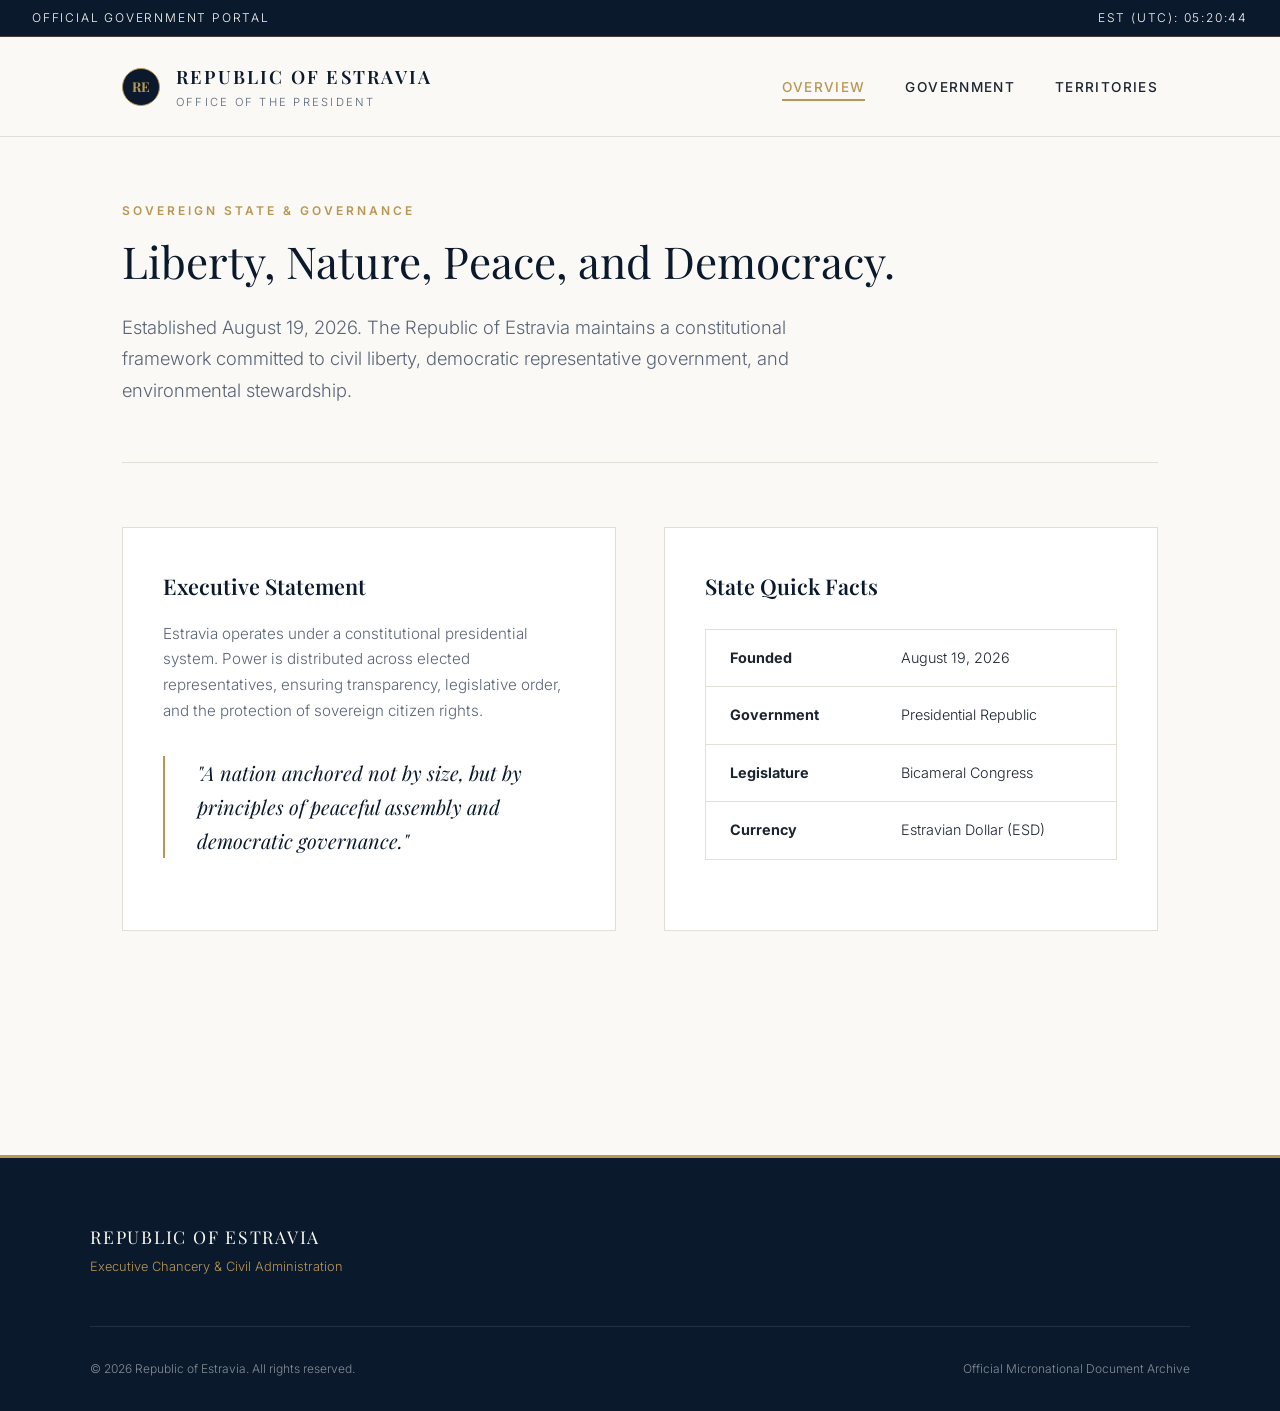
==== index.html @ 4eaa0468 "Create index.html" ====
<!DOCTYPE html>
<html lang="en">
<head>
    <meta charset="UTF-8">
    <meta name="viewport" content="width=device-width, initial-scale=1.0">
    <title>Republic of Estravia | Executive Portal</title>
    <link rel="preconnect" href="https://fonts.googleapis.com">
    <link rel="preconnect" href="https://fonts.gstatic.com" crossorigin>
    <link href="https://fonts.googleapis.com/css2?family=Inter:wght@300;400;500&family=Playfair+Display:ital,wght@0,400;0,600;1,400&display=swap" rel="stylesheet">
    <link rel="stylesheet" href="style.css">
</head>
<body>

    <div class="top-bar">
        <span>Official Government Portal</span>
        <span id="est-clock">EST (UTC): --:--:--</span>
    </div>

    <header>
        <div class="nav-container">
            <a href="index.html" class="brand">
                <div class="seal-icon">RE</div>
                <div class="brand-text">
                    <h1>Republic of Estravia</h1>
                    <span>Office of the President</span>
                </div>
            </a>
            <nav>
                <ul>
                    <li><a href="index.html">Overview</a></li>
                    <li><a href="government.html">Government</a></li>
                    <li><a href="territories.html">Territories</a></li>
                </ul>
            </nav>
        </div>
    </header>

    <main>
        <section class="hero">
            <div class="kicker">Sovereign State & Governance</div>
            <h2 class="title">Liberty, Nature, Peace, and Democracy.</h2>
            <p class="lead">Established August 19, 2026. The Republic of Estravia maintains a constitutional framework committed to civil liberty, democratic representative government, and environmental stewardship.</p>
        </section>

        <section class="grid-2">
            <div class="panel">
                <h3>Executive Statement</h3>
                <p>Estravia operates under a constitutional presidential system. Power is distributed across elected representatives, ensuring transparency, legislative order, and the protection of sovereign citizen rights.</p>
                <blockquote>"A nation anchored not by size, but by principles of peaceful assembly and democratic governance."</blockquote>
            </div>

            <div class="panel">
                <h3>State Quick Facts</h3>
                <div class="table-container">
                    <table>
                        <tr>
                            <td><strong>Founded</strong></td>
                            <td>August 19, 2026</td>
                        </tr>
                        <tr>
                            <td><strong>Government</strong></td>
                            <td>Presidential Republic</td>
                        </tr>
                        <tr>
                            <td><strong>Legislature</strong></td>
                            <td>Bicameral Congress</td>
                        </tr>
                        <tr>
                            <td><strong>Currency</strong></td>
                            <td>Estravian Dollar (ESD)</td>
                        </tr>
                    </table>
                </div>
            </div>
        </section>
    </main>

    <footer>
        <div class="footer-container">
            <div>
                <div class="footer-brand">REPUBLIC OF ESTRAVIA</div>
                <div class="footer-sub">Executive Chancery & Civil Administration</div>
            </div>
        </div>
        <div class="footer-bottom">
            <span>&copy; 2026 Republic of Estravia. All rights reserved.</span>
            <span>Official Micronational Document Archive</span>
        </div>
    </footer>

    <script src="script.js"></script>
</body>
</html>
---- style.css ----
:root {
    --color-navy: #0B192C;
    --color-cream: #FAF9F5;
    --color-white: #FFFFFF;
    --color-gold: #B89756;
    --color-gold-light: #EFE8D8;
    --color-text-main: #1C2430;
    --color-text-muted: #5A6578;
    --color-border: #E2DFD7;
    
    --font-serif: 'Playfair Display', 'Georgia', serif;
    --font-sans: 'Inter', -apple-system, BlinkMacSystemFont, sans-serif;
}

* {
    margin: 0;
    padding: 0;
    box-sizing: border-box;
}

body {
    font-family: var(--font-sans);
    background-color: var(--color-cream);
    color: var(--color-text-main);
    line-height: 1.7;
    font-weight: 300;
    -webkit-font-smoothing: antialiased;
}

/* Header & Top Bar */
.top-bar {
    background-color: var(--color-navy);
    color: var(--color-cream);
    font-size: 0.75rem;
    letter-spacing: 0.15em;
    text-transform: uppercase;
    padding: 0.5rem 2rem;
    display: flex;
    justify-content: space-between;
    border-bottom: 1px solid rgba(184, 151, 86, 0.3);
}

header {
    background-color: var(--color-cream);
    border-bottom: 1px solid var(--color-border);
    position: sticky;
    top: 0;
    z-index: 100;
}

.nav-container {
    max-width: 1100px;
    margin: 0 auto;
    padding: 1.5rem 2rem;
    display: flex;
    justify-content: space-between;
    align-items: center;
}

.brand {
    text-decoration: none;
    color: var(--color-navy);
    display: flex;
    align-items: center;
    gap: 1rem;
}

.seal-icon {
    width: 38px;
    height: 38px;
    border-radius: 50%;
    border: 1px solid var(--color-gold);
    display: flex;
    align-items: center;
    justify-content: center;
    font-family: var(--font-serif);
    font-weight: 700;
    color: var(--color-gold);
    font-size: 0.85rem;
    background-color: var(--color-navy);
}

.brand-text h1 {
    font-family: var(--font-serif);
    font-size: 1.15rem;
    letter-spacing: 0.12em;
    text-transform: uppercase;
    font-weight: 600;
}

.brand-text span {
    font-size: 0.7rem;
    letter-spacing: 0.2em;
    text-transform: uppercase;
    color: var(--color-text-muted);
    display: block;
}

/* Nav Tabs */
nav ul {
    display: flex;
    list-style: none;
    gap: 2.5rem;
}

nav a {
    text-decoration: none;
    color: var(--color-text-main);
    font-size: 0.85rem;
    letter-spacing: 0.1em;
    text-transform: uppercase;
    font-weight: 500;
    padding-bottom: 0.25rem;
    border-bottom: 2px solid transparent;
    transition: all 0.2s ease;
}

nav a:hover, nav a.active {
    color: var(--color-gold);
    border-bottom-color: var(--color-gold);
}

/* Main Content Layout */
main {
    max-width: 1100px;
    margin: 0 auto;
    padding: 4rem 2rem;
}

.hero {
    border-bottom: 1px solid var(--color-border);
    padding-bottom: 3.5rem;
    margin-bottom: 4rem;
}

.kicker {
    font-size: 0.75rem;
    letter-spacing: 0.25em;
    text-transform: uppercase;
    color: var(--color-gold);
    font-weight: 600;
    margin-bottom: 0.75rem;
}

h2.title {
    font-family: var(--font-serif);
    font-size: 2.75rem;
    font-weight: 400;
    color: var(--color-navy);
    line-height: 1.25;
    margin-bottom: 1.5rem;
}

.lead {
    font-size: 1.15rem;
    color: var(--color-text-muted);
    max-width: 750px;
    font-weight: 300;
}

/* Grid & Cards */
.grid-2 {
    display: grid;
    grid-template-columns: 1fr 1fr;
    gap: 3rem;
    margin-bottom: 4rem;
}

.grid-3 {
    display: grid;
    grid-template-columns: repeat(3, 1fr);
    gap: 2rem;
    margin-bottom: 4rem;
}

.panel {
    background: var(--color-white);
    border: 1px solid var(--color-border);
    padding: 2.5rem;
}

.panel h3 {
    font-family: var(--font-serif);
    font-size: 1.35rem;
    color: var(--color-navy);
    margin-bottom: 1rem;
    font-weight: 600;
}

.panel p {
    color: var(--color-text-muted);
    font-size: 0.95rem;
}

/* Data Tables */
.table-container {
    background: var(--color-white);
    border: 1px solid var(--color-border);
    margin-top: 1.5rem;
}

table {
    width: 100%;
    border-collapse: collapse;
    text-align: left;
    font-size: 0.9rem;
}

th {
    background-color: var(--color-navy);
    color: var(--color-cream);
    font-family: var(--font-sans);
    font-weight: 500;
    text-transform: uppercase;
    font-size: 0.75rem;
    letter-spacing: 0.1em;
    padding: 1rem 1.5rem;
}

td {
    padding: 1rem 1.5rem;
    border-bottom: 1px solid var(--color-border);
    color: var(--color-text-main);
}

tr:last-child td {
    border-bottom: none;
}

/* Quotes / Decrees */
blockquote {
    border-left: 2px solid var(--color-gold);
    padding-left: 2rem;
    margin: 2rem 0;
    font-family: var(--font-serif);
    font-size: 1.25rem;
    font-style: italic;
    color: var(--color-navy);
}

/* Footer */
footer {
    background-color: var(--color-navy);
    color: var(--color-cream);
    padding: 4rem 2rem 2rem;
    margin-top: 6rem;
    border-top: 3px solid var(--color-gold);
}

.footer-container {
    max-width: 1100px;
    margin: 0 auto;
    display: flex;
    justify-content: space-between;
    align-items: flex-start;
    padding-bottom: 3rem;
    border-bottom: 1px solid rgba(255, 255, 255, 0.1);
}

.footer-brand {
    font-family: var(--font-serif);
    font-size: 1.1rem;
    letter-spacing: 0.1em;
}

.footer-sub {
    font-size: 0.8rem;
    color: var(--color-gold);
    margin-top: 0.25rem;
}

.footer-bottom {
    max-width: 1100px;
    margin: 2rem auto 0;
    display: flex;
    justify-content: space-between;
    font-size: 0.75rem;
    color: rgba(255, 255, 255, 0.5);
}

/* Responsive adjustments */
@media (max-width: 768px) {
    .grid-2, .grid-3 { grid-template-columns: 1fr; gap: 1.5rem; }
    .nav-container { flex-direction: column; gap: 1.5rem; align-items: flex-start; }
    nav ul { gap: 1.25rem; }
    h2.title { font-size: 2rem; }
}
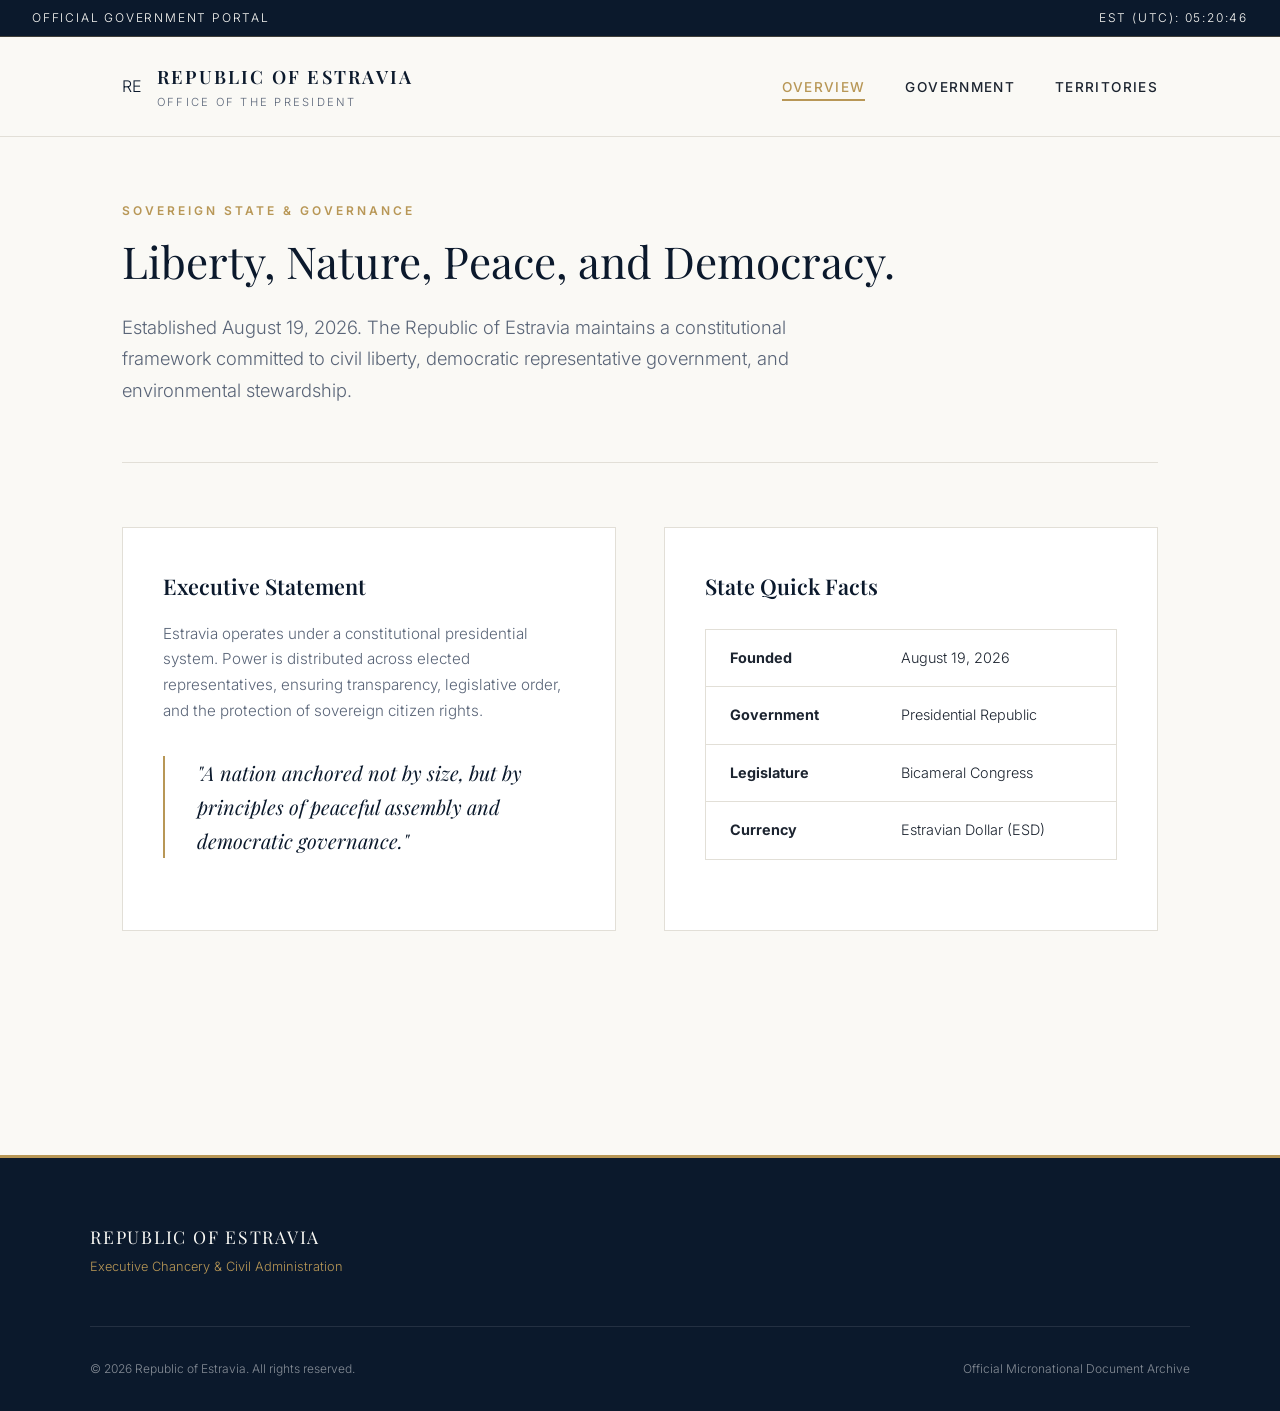
==== commit ab5d7001: "Update index.html" ====
--- a/index.html
+++ b/index.html
@@ -19,7 +19,7 @@
     <header>
         <div class="nav-container">
             <a href="index.html" class="brand">
-                <div class="seal-icon">RE</div>
+                <div class="IMG_2428.png">RE</div>
                 <div class="brand-text">
                     <h1>Republic of Estravia</h1>
                     <span>Office of the President</span>
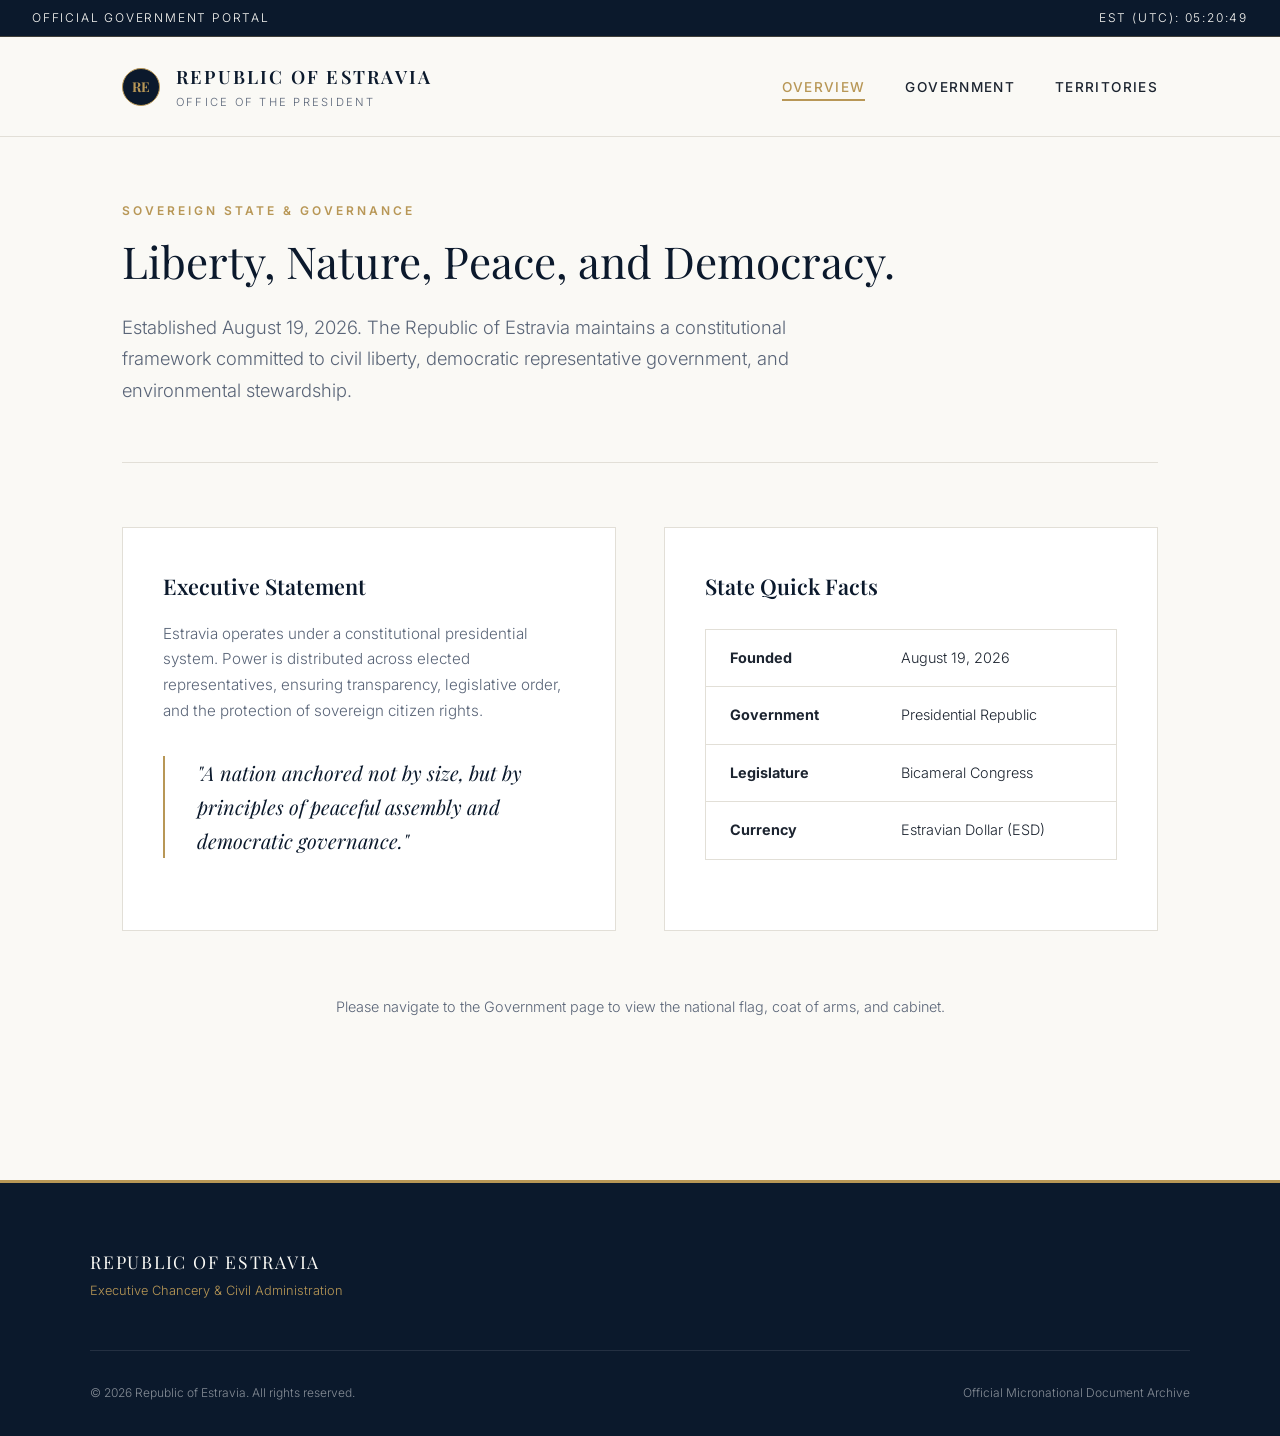
==== commit c58e34bf: "Update index.html" ====
--- a/index.html
+++ b/index.html
@@ -4,6 +4,8 @@
     <meta charset="UTF-8">
     <meta name="viewport" content="width=device-width, initial-scale=1.0">
     <title>Republic of Estravia | Executive Portal</title>
+    <!-- FAVICON (COAT OF ARMS) -->
+    <link rel="icon" type="image/png" href="IMG_2428.png">
     <link rel="preconnect" href="https://fonts.googleapis.com">
     <link rel="preconnect" href="https://fonts.gstatic.com" crossorigin>
     <link href="https://fonts.googleapis.com/css2?family=Inter:wght@300;400;500&family=Playfair+Display:ital,wght@0,400;0,600;1,400&display=swap" rel="stylesheet">
@@ -19,7 +21,7 @@
     <header>
         <div class="nav-container">
             <a href="index.html" class="brand">
-                <div class="IMG_2428.png">RE</div>
+                <div class="seal-icon">RE</div>
                 <div class="brand-text">
                     <h1>Republic of Estravia</h1>
                     <span>Office of the President</span>
@@ -73,6 +75,9 @@
                 </div>
             </div>
         </section>
+        
+        <p style="text-align: center; color: var(--color-text-muted); font-size: 0.9rem; margin-top: 2rem;">Please navigate to the Government page to view the national flag, coat of arms, and cabinet.</p>
+
     </main>
 
     <footer>
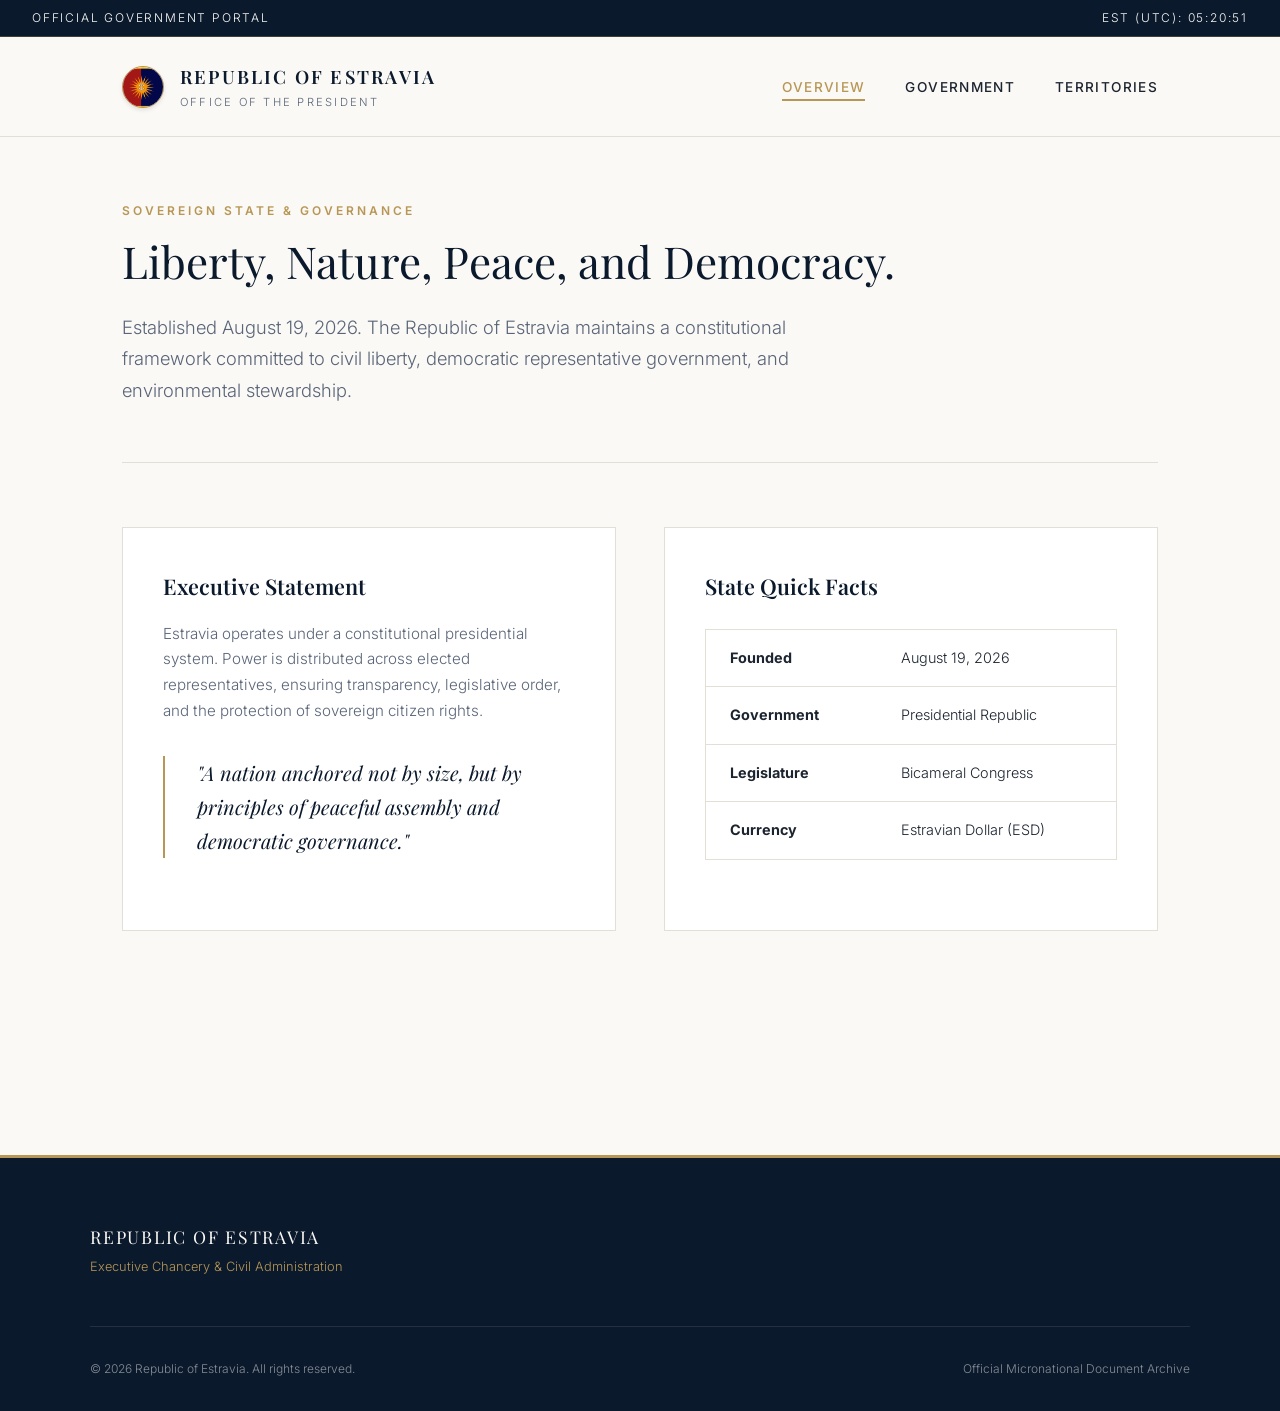
==== commit 4854a33b: "Update index.html" ====
--- a/index.html
+++ b/index.html
@@ -4,7 +4,6 @@
     <meta charset="UTF-8">
     <meta name="viewport" content="width=device-width, initial-scale=1.0">
     <title>Republic of Estravia | Executive Portal</title>
-    <!-- FAVICON (COAT OF ARMS) -->
     <link rel="icon" type="image/png" href="IMG_2428.png">
     <link rel="preconnect" href="https://fonts.googleapis.com">
     <link rel="preconnect" href="https://fonts.gstatic.com" crossorigin>
@@ -21,7 +20,7 @@
     <header>
         <div class="nav-container">
             <a href="index.html" class="brand">
-                <div class="seal-icon">RE</div>
+                <img src="IMG_2429.png" alt="Flag of Estravia" class="nav-flag-icon">
                 <div class="brand-text">
                     <h1>Republic of Estravia</h1>
                     <span>Office of the President</span>
@@ -75,8 +74,6 @@
                 </div>
             </div>
         </section>
-        
-        <p style="text-align: center; color: var(--color-text-muted); font-size: 0.9rem; margin-top: 2rem;">Please navigate to the Government page to view the national flag, coat of arms, and cabinet.</p>
 
     </main>
 
--- a/style.css
+++ b/style.css
@@ -27,7 +27,7 @@
     -webkit-font-smoothing: antialiased;
 }
 
-/* Header & Top Bar */
+/* Header & Navigation */
 .top-bar {
     background-color: var(--color-navy);
     color: var(--color-cream);
@@ -65,19 +65,15 @@
     gap: 1rem;
 }
 
-.seal-icon {
-    width: 38px;
-    height: 38px;
+/* UPDATED: Circular Flag Logo in Navigation */
+.nav-flag-icon {
+    width: 42px;
+    height: 42px;
     border-radius: 50%;
-    border: 1px solid var(--color-gold);
-    display: flex;
-    align-items: center;
-    justify-content: center;
-    font-family: var(--font-serif);
-    font-weight: 700;
-    color: var(--color-gold);
-    font-size: 0.85rem;
+    border: 1.5px solid var(--color-gold);
+    object-fit: cover;
     background-color: var(--color-navy);
+    box-shadow: 0 2px 4px rgba(0,0,0,0.1);
 }
 
 .brand-text h1 {
@@ -120,7 +116,7 @@
     border-bottom-color: var(--color-gold);
 }
 
-/* Main Content Layout */
+/* Layout Elements */
 main {
     max-width: 1100px;
     margin: 0 auto;
@@ -158,7 +154,6 @@
     font-weight: 300;
 }
 
-/* Grid & Cards */
 .grid-2 {
     display: grid;
     grid-template-columns: 1fr 1fr;
@@ -227,7 +222,6 @@
     border-bottom: none;
 }
 
-/* Quotes / Decrees */
 blockquote {
     border-left: 2px solid var(--color-gold);
     padding-left: 2rem;
@@ -236,6 +230,31 @@
     font-size: 1.25rem;
     font-style: italic;
     color: var(--color-navy);
+}
+
+/* National Emblem Section */
+.national-images {
+    display: flex;
+    gap: 2rem;
+    margin-bottom: 3.5rem;
+}
+
+.image-container {
+    flex: 1;
+    text-align: center;
+}
+
+.image-container img {
+    max-width: 100%;
+    height: auto;
+    border: 1px solid var(--color-border);
+}
+
+.image-container span {
+    display: block;
+    margin-top: 0.5rem;
+    font-size: 0.8rem;
+    color: var(--color-text-muted);
 }
 
 /* Footer */
@@ -278,10 +297,10 @@
     color: rgba(255, 255, 255, 0.5);
 }
 
-/* Responsive adjustments */
 @media (max-width: 768px) {
     .grid-2, .grid-3 { grid-template-columns: 1fr; gap: 1.5rem; }
     .nav-container { flex-direction: column; gap: 1.5rem; align-items: flex-start; }
     nav ul { gap: 1.25rem; }
     h2.title { font-size: 2rem; }
-}
+    .national-images { flex-direction: column; }
+}
